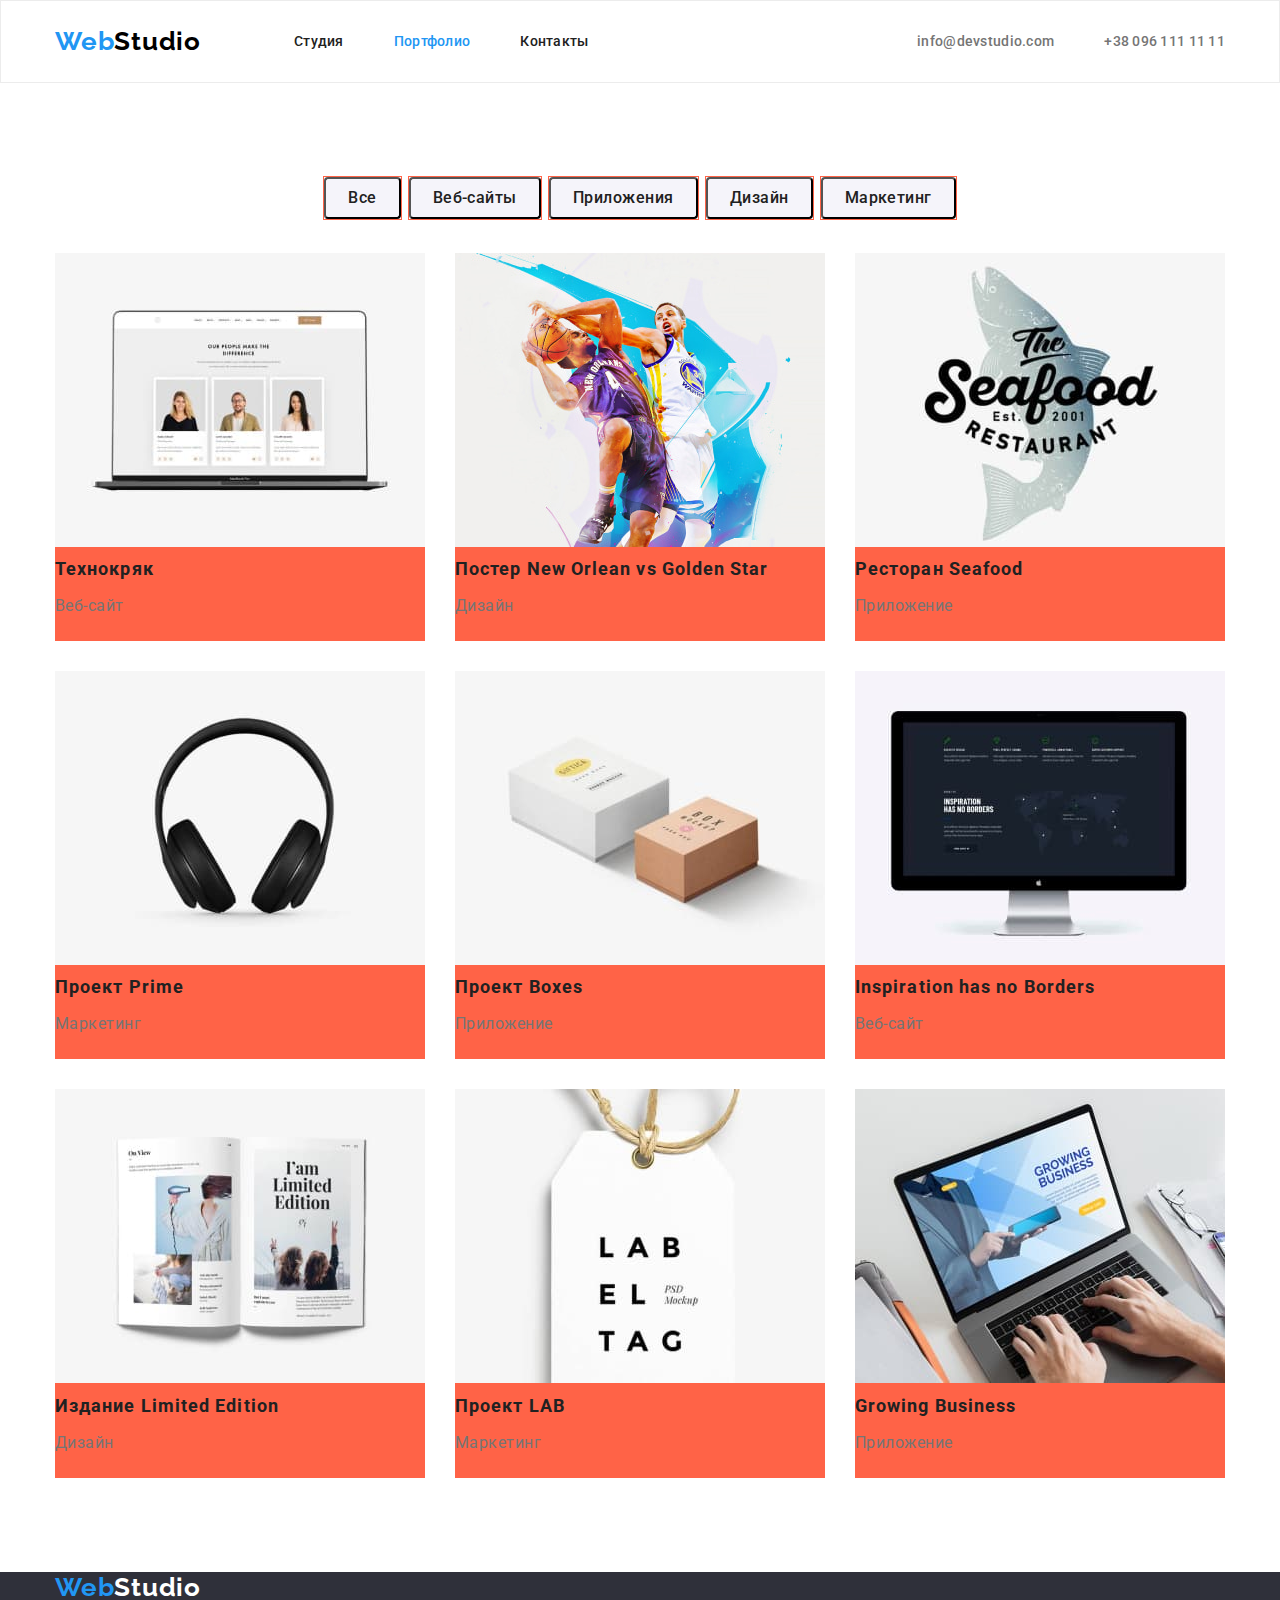
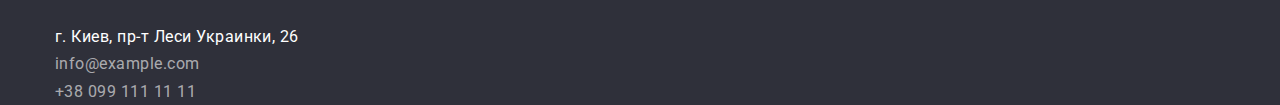
==== portfolio.html @ 6b188d2a "копирует данные с предыдущего занятия" ====
<!DOCTYPE html>
<html lang="en">
  <head>
    <meta charset="UTF-8" />
    <meta name="viewport" content="width=device-width, initial-scale=1.0" />
    <title>Портфолио</title>
    <link
      href="https://fonts.googleapis.com/css2?family=Raleway:wght@700&family=Roboto:wght@400;500;700;900&display=swap"
      rel="stylesheet"
    />
    <link
      rel="stylesheet"
      href="https://cdnjs.cloudflare.com/ajax/libs/modern-normalize/3.0.0/modern-normalize.min.css"
    />
    <link rel="stylesheet" href="./СSS/styles.css" />
  </head>
  <body>
    <header class="page-header">
      <div class="container header-nav">
        <nav class="main-nav">
          <a href="./index.html" class="logo"
            ><span class="logo-blue">Web</span
            ><span class="logo-black">Studio</span></a
          >

          <ul class="site-nav">
            <li class="item"><a href="./index.html" class="link">Студия</a></li>
            <li class="item">
              <a href="" class="link current">Портфолио</a>
            </li>
            <li class="item"><a href="" class="link">Контакты</a></li>
          </ul>
        </nav>

        <ul class="auth-nav">
          <li class="item">
            <a href="mailto:info@devstudio.com" class="link"
              >info@devstudio.com</a
            >
          </li>
          <li class="item">
            <a href="tel:+380961111111" class="link">+38 096 111 11 11</a>
          </li>
        </ul>
      </div>
    </header>
    <main>
      <section class="section">
        <div class="container">
          <ul class="filter">
            <li class="item">
              <button type="button" class="button secondary">Все</button>
            </li>
            <li class="item">
              <button type="button" class="button secondary">Веб-сайты</button>
            </li>
            <li class="item">
              <button type="button" class="button secondary">Приложения</button>
            </li>
            <li class="item">
              <button type="button" class="button secondary">Дизайн</button>
            </li>
            <li class="item">
              <button type="button" class="button secondary">Маркетинг</button>
            </li>
          </ul>

          <ul class="work-list">
            <li class="item">
              <img src="./images/portfolio1.jpg" alt="ноутбоук" width="370" />
              <h3 class="title">Технокряк</h3>
              <p class="text">Веб-сайт</p>
            </li>
            <li class="item">
              <img
                src="./images/portfolio2.jpg"
                alt="Парни играют в баскетбол"
                width="370"
              />
              <h3 class="title">Постер New Orlean vs Golden Star</h3>
              <p class="text">Дизайн</p>
            </li>
            <li class="item">
              <img
                src="./images/portfolio9.jpg"
                alt="текст, а на фоне рыба"
                width="370"
              />
              <h3 class="title">Ресторан Seafood</h3>
              <p class="text">Приложение</p>
            </li>
            <li class="item">
              <img src="./images/portfolio8.jpg" alt="наушники" width="370" />
              <h3 class="title">Проект Prime</h3>
              <p class="text">Маркетинг</p>
            </li>
            <li class="item">
              <img
                src="./images/portfolio7.jpg"
                alt="две коробки"
                width="370"
              />
              <h3 class="title">Проект Boxes</h3>
              <p class="text">Приложение</p>
            </li>
            <li class="item">
              <img src="./images/portfolio6.jpg" alt="монитор" width="370" />
              <h3 class="title">Inspiration has no Borders</h3>
              <p class="text">Веб-сайт</p>
            </li>
            <li class="item">
              <img
                src="./images/portfolio5.jpg"
                alt="открытая книга"
                width="370"
              />
              <h3 class="title">Издание Limited Edition</h3>
              <p class="text">Дизайн</p>
            </li>
            <li class="item">
              <img
                src="./images/portfolio4.jpg"
                alt="ярлык с надписью"
                width="370"
              />
              <h3 class="title">Проект LAB</h3>
              <p class="text">Маркетинг</p>
            </li>
            <li class="item">
              <img src="./images/portfolio3.jpg" alt="ноутбук" width="370" />
              <h3 class="title">Growing Business</h3>
              <p class="text">Приложение</p>
            </li>
          </ul>
        </div>
      </section>
    </main>

    <!--footer -->
    <footer class="footer">
      <div class="container">
        <a href="/" class="logo"
          ><span class="logo-blue">Web</span
          ><span class="logo-white">Studio</span></a
        >
        <address class="contact-info">
          г. Киев, пр-т Леси Украинки, 26<br />
          <a href="mailto:info@example.com" class="link">info@example.com</a
          ><br />
          <a href="tel:+380991111111" class="link">+38 099 111 11 11</a>
        </address>
      </div>
    </footer>
  </body>
</html>
---- СSS/styles.css ----
/* #212121 -  Цвет основного текста
#757575 - вторичный цвет
#FFFFFF - белый
#000000 - черный (в лого).
#2196f3 - акцент (синий).
rgba(255, 255, 255, 0.6) - телефон и почта в футтер;
#f5f4fa - вторичный цвет фона

*/

:root {
  --primary-text-color: #757575;
  --title-text-color: #212121;
  --acctent-color: #2196f3;
  --primary-white-color: #ffffff;
  --logo-color: #000000;
  --contact-info-color: rgba(255, 255, 255, 0.6);
  --footer-bg-color: #2f303a;
  --secondary-bg-color: #f5f4fa;
}
body {
  background-color: var(--primary-white-color);
  color: var(--primary-text-color);
  font-family: roboto, sans-serif;
}

ul {
  list-style: none;
}

a {
  text-decoration: none;
}

h1,
h2,
h3,
h4,
h5,
h6,
p,
ul {
  margin: 0;
  padding: 0;
}

/* container */
.container {
  width: 1200px;
  margin-left: auto;
  margin-right: auto;
  padding-left: 15px;
  padding-right: 15px;
  /* background-color: teal; */
  /* outline: 2px solid tomato; */
}

/* header */

.main-nav {
  display: flex;
  align-items: center;
}
.header-nav {
  display: flex;
  align-items: center;
}

/* logo */
.logo-blue {
  color: var(--acctent-color);
}

.logo-black {
  color: var(--logo-color);
}
.logo {
  font-family: raleway, sans-serif;
  font-weight: 700;
  font-size: 26px;
  line-height: 1.2;
  letter-spacing: 0.03em;
}

/*site-nav*/
.site-nav {
  display: flex;
  margin-left: 93px;
}

.site-nav .item {
  /* outline: 1px solid tomato; */
}

.site-nav .item + .item {
  margin-left: 50px;
}
/* Альтернатива */
/* .site-nav .item:not(:last-child) {
  margin-right: 50px;
} */

.site-nav .link {
  display: block;

  padding-top: 32px;
  padding-bottom: 32px;
  color: var(--title-text-color);

  font-weight: 500;
  font-size: 14px;
  line-height: 1.2;
  letter-spacing: 0.02em;
}

.site-nav .link:hover,
.site-nav .link:focus {
  color: var(--acctent-color);
}

.site-nav .link.current {
  color: var(--acctent-color);
}

/*auth-nav*/
.auth-nav {
  display: flex;
  margin-left: auto;
}

.auth-nav .item + .item {
  margin-left: 50px;
}

.auth-nav .link {
  display: block;
  padding-top: 32px;
  padding-bottom: 32px;

  color: var(--primary-text-color);
  font-weight: 500;
  font-size: 14px;
  line-height: 1.2;
  letter-spacing: 0.02em;
}

.auth-nav .link:hover,
.auth-nav .link:focus {
  color: var(--acctent-color);
}
.page-header {
  border: 1px solid #ececec;
}

/* hero */

.hero-title {
  color: var(--primary-white-color);
  margin-top: 0px;
  margin-bottom: 65px;

  font-weight: 900;
  font-size: 44px;
  line-height: 1.36;
  letter-spacing: 0.06em;
  text-transform: uppercase;
}
.hero {
  background-color: var(--footer-bg-color);
  /* outline: 1px solid tomato; */
  text-align: center;
}

/* section */

.section {
  padding-top: 94px;
  padding-bottom: 94px;
}

.section-title {
  margin-bottom: 50px;

  color: var(--title-text-color);
  font-weight: 700;
  font-size: 36px;
  line-height: 1.2;
  letter-spacing: 0.03em;
  text-align: center;
}
/* advantages */
.section .features {
  display: flex;
}
.features .item {
  /* background-color: tomato; */
}

.features .item + .item {
  margin-left: 30px;
}

.features .title {
  margin-bottom: 10px;

  color: var(--title-text-color);
  font-weight: 700;
  font-size: 14px;
  line-height: 1.2;
  letter-spacing: 0.03em;
  text-transform: uppercase;
}

.features .text {
  font-size: 14px;
  line-height: 1.71;
  letter-spacing: 0.03em;
}

/* services */
.section .services-list {
  display: flex;
}
.services-list .item {
  background-color: tomato;
}

.services-list .item + .item {
  margin-left: 30px;
}
/* employees */
.section .team-list {
  display: flex;
}

.team-list .title {
  margin-top: 30px;
  margin-bottom: 10px;
  color: var(--title-text-color);
  font-weight: 500;
  font-size: 16px;
  line-height: 1.2;
  letter-spacing: 0.03em;
}

.team-list .text {
  line-height: 1.2;
  letter-spacing: 0.03em;
}

.team-list .item {
  text-align: center;
  padding-bottom: 30px;
}

.team-list .item + .item {
  margin-left: 30px;
}

.section.employee-list {
  background-color: var(--secondary-bg-color);
}

/* filter */
.section .filter {
  display: flex;
  justify-content: center;
  margin-bottom: 34px;
}

.filter .item {
  outline: 1px solid tomato;
}

.filter .item + .item {
  margin-left: 8px;
}

/* work-list*/

.section .work-list {
  display: flex;
  flex-wrap: wrap;
  gap: 30px;
}
.work-list .title {
  margin-bottom: 4px;

  color: var(--title-text-color);
  font-weight: 700;
  font-size: 18px;
  line-height: 2;
  letter-spacing: 0.06em;
}

.work-list .text {
  line-height: 1.87;
  letter-spacing: 0.03em;
}

.work-list > .item {
  /* width: 370px; */
  flex-basis: calc((100% - 60px) / 3);
  padding-bottom: 20px;
  /* margin-right: 30px;
  margin-bottom: 30px; */

  background-color: tomato;
}
/* .work-list .item:nth-child(3n) {
  margin-right: 0;
}
.work-list .item:nth-last-child(-n + 3) {
  margin-bottom: 0px;
} */

/* footer */
.contact-info {
  color: var(--primary-white-color);
  font-style: normal;
  line-height: 1.71;
  letter-spacing: 0.03em;
}

.contact-info .link {
  color: var(--contact-info-color);
}

.contact-info .link:hover,
.contact-info .link:focus {
  color: var(--acctent-color);
}

.footer {
  background-color: var(--footer-bg-color);
}
.footer .logo-blue {
  color: var(--acctent-color);
}

.footer .logo-white {
  color: var(--primary-white-color);
}

.footer .logo {
  display: block;
  margin-bottom: 20px;
}

/* button */

.button {
  display: inline-block;
  border-radius: 4px;
  color: var(--title-text-color);
  background-color: var(--primary-white-color);
  font-family: inherit;
  font-size: 16px;

  text-align: center;
}

.button.primery {
  padding: 10px 32px;
  color: var(--primary-white-color);
  background-color: var(--acctent-color);
  font-weight: 700;
  line-height: 1.87;
  letter-spacing: 0.06em;
}

.button.secondary {
  padding: 6px 22px;
  color: var(--title-text-color);
  background-color: var(--secondary-bg-color);
  font-weight: 500;
  font-size: 16px;
  line-height: 1.62;
  letter-spacing: 0.03em;
}

.button.primery:hover,
.button.primery:focus {
  color: var(--title-text-color);
  background-color: var(--secondary-bg-color);
}

.button.secondary:hover,
.button.secondary:focus {
  color: var(--primary-white-color);
  background-color: var(--acctent-color);
}
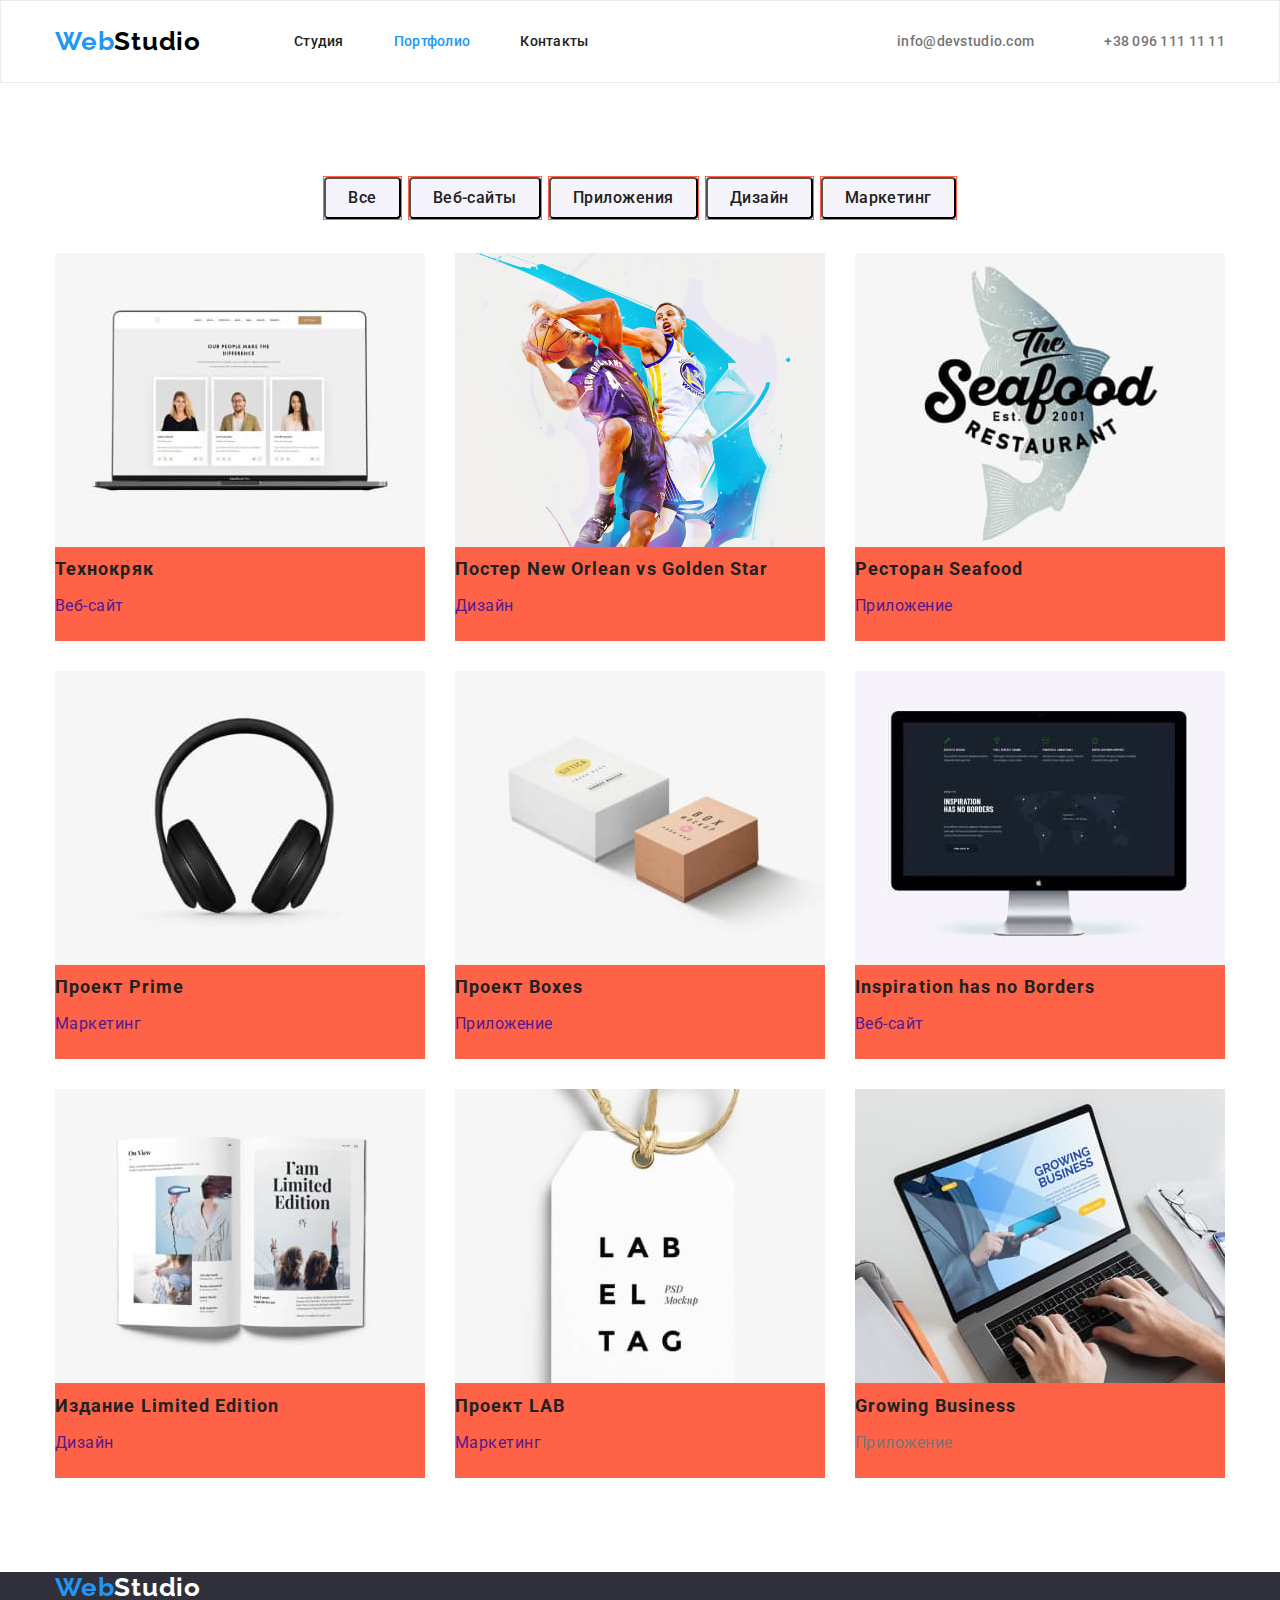
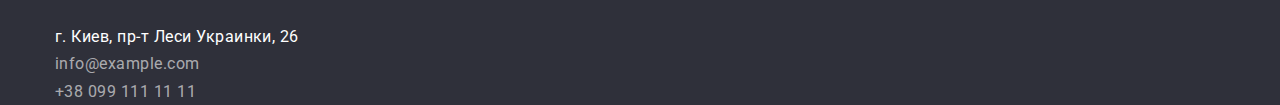
==== commit 34209f9f: "добавляет иконки" ====
--- a/portfolio.html
+++ b/portfolio.html
@@ -34,12 +34,20 @@
 
         <ul class="auth-nav">
           <li class="item">
-            <a href="mailto:info@devstudio.com" class="link"
-              >info@devstudio.com</a
+            <a href="mailto:info@devstudio.com" class="link">
+              <svg class="auth-nav-icon" width="16px" height="12px">
+                <use href="./images/symbol-defs1.svg#icon-envelope"></use>
+              </svg>
+              info@devstudio.com</a
             >
           </li>
           <li class="item">
-            <a href="tel:+380961111111" class="link">+38 096 111 11 11</a>
+            <a href="tel:+380961111111" class="link">
+              <svg class="auth-nav-icon" width="10px" height="16px">
+                <use href="./images/symbol-defs1.svg#icon-smartphone"></use>
+              </svg>
+              +38 096 111 11 11</a
+            >
           </li>
         </ul>
       </div>
@@ -67,66 +75,89 @@
 
           <ul class="work-list">
             <li class="item">
-              <img src="./images/portfolio1.jpg" alt="ноутбоук" width="370" />
-              <h3 class="title">Технокряк</h3>
-              <p class="text">Веб-сайт</p>
+              <a href=""
+                ><img
+                  src="./images/portfolio1.jpg"
+                  alt="ноутбоук"
+                  width="370"
+                />
+                <h3 class="title">Технокряк</h3>
+                <p class="text">Веб-сайт</p></a
+              >
             </li>
             <li class="item">
-              <img
-                src="./images/portfolio2.jpg"
-                alt="Парни играют в баскетбол"
-                width="370"
-              />
-              <h3 class="title">Постер New Orlean vs Golden Star</h3>
-              <p class="text">Дизайн</p>
+              <a href="">
+                <img
+                  src="./images/portfolio2.jpg"
+                  alt="Парни играют в баскетбол"
+                  width="370"
+                />
+                <h3 class="title">Постер New Orlean vs Golden Star</h3>
+                <p class="text">Дизайн</p></a
+              >
             </li>
             <li class="item">
-              <img
-                src="./images/portfolio9.jpg"
-                alt="текст, а на фоне рыба"
-                width="370"
-              />
-              <h3 class="title">Ресторан Seafood</h3>
-              <p class="text">Приложение</p>
+              <a href="">
+                <img
+                  src="./images/portfolio9.jpg"
+                  alt="текст, а на фоне рыба"
+                  width="370"
+                />
+                <h3 class="title">Ресторан Seafood</h3>
+                <p class="text">Приложение</p></a
+              >
             </li>
             <li class="item">
-              <img src="./images/portfolio8.jpg" alt="наушники" width="370" />
-              <h3 class="title">Проект Prime</h3>
-              <p class="text">Маркетинг</p>
+              <a href="">
+                <img src="./images/portfolio8.jpg" alt="наушники" width="370" />
+                <h3 class="title">Проект Prime</h3>
+                <p class="text">Маркетинг</p></a
+              >
             </li>
             <li class="item">
-              <img
-                src="./images/portfolio7.jpg"
-                alt="две коробки"
-                width="370"
-              />
-              <h3 class="title">Проект Boxes</h3>
-              <p class="text">Приложение</p>
+              <a href=""
+                ><img
+                  src="./images/portfolio7.jpg"
+                  alt="две коробки"
+                  width="370"
+                />
+                <h3 class="title">Проект Boxes</h3>
+                <p class="text">Приложение</p></a
+              >
             </li>
             <li class="item">
-              <img src="./images/portfolio6.jpg" alt="монитор" width="370" />
-              <h3 class="title">Inspiration has no Borders</h3>
-              <p class="text">Веб-сайт</p>
+              <a href="">
+                <img src="./images/portfolio6.jpg" alt="монитор" width="370" />
+                <h3 class="title">Inspiration has no Borders</h3>
+                <p class="text">Веб-сайт</p></a
+              >
             </li>
             <li class="item">
-              <img
-                src="./images/portfolio5.jpg"
-                alt="открытая книга"
-                width="370"
-              />
-              <h3 class="title">Издание Limited Edition</h3>
-              <p class="text">Дизайн</p>
+              <a href="">
+                <img
+                  src="./images/portfolio5.jpg"
+                  alt="открытая книга"
+                  width="370"
+                />
+                <h3 class="title">Издание Limited Edition</h3>
+                <p class="text">Дизайн</p></a
+              >
             </li>
+
             <li class="item">
-              <img
-                src="./images/portfolio4.jpg"
-                alt="ярлык с надписью"
-                width="370"
-              />
-              <h3 class="title">Проект LAB</h3>
-              <p class="text">Маркетинг</p>
+              <a href=""
+                ><img
+                  src="./images/portfolio4.jpg"
+                  alt="ярлык с надписью"
+                  width="370"
+                />
+                <h3 class="title">Проект LAB</h3>
+                <p class="text">Маркетинг</p></a
+              >
             </li>
+
             <li class="item">
+              <a href=""></a>
               <img src="./images/portfolio3.jpg" alt="ноутбук" width="370" />
               <h3 class="title">Growing Business</h3>
               <p class="text">Приложение</p>
--- a/СSS/styles.css
+++ b/СSS/styles.css
@@ -17,6 +17,8 @@
   --contact-info-color: rgba(255, 255, 255, 0.6);
   --footer-bg-color: #2f303a;
   --secondary-bg-color: #f5f4fa;
+  --icon-color: #afb1b8;
+  --secondary-bg-icon: rgba(255, 255, 255, 0.1);
 }
 body {
   background-color: var(--primary-white-color);
@@ -88,10 +90,6 @@
   margin-left: 93px;
 }
 
-.site-nav .item {
-  /* outline: 1px solid tomato; */
-}
-
 .site-nav .item + .item {
   margin-left: 50px;
 }
@@ -133,7 +131,8 @@
 }
 
 .auth-nav .link {
-  display: block;
+  display: flex;
+  align-items: center;
   padding-top: 32px;
   padding-bottom: 32px;
 
@@ -143,11 +142,21 @@
   line-height: 1.2;
   letter-spacing: 0.02em;
 }
+.auth-nav-icon {
+  fill: currentColor;
+  margin-right: 10px;
+}
 
 .auth-nav .link:hover,
 .auth-nav .link:focus {
   color: var(--acctent-color);
 }
+
+/* .auth-nav .link:hover .auth-nav-icon,
+.auth-nav .link:focus .auth-nav-icon {
+  fill: var(--acctent-color);
+} */
+
 .page-header {
   border: 1px solid #ececec;
 }
@@ -157,7 +166,7 @@
 .hero-title {
   color: var(--primary-white-color);
   margin-top: 0px;
-  margin-bottom: 65px;
+  margin-bottom: 30px;
 
   font-weight: 900;
   font-size: 44px;
@@ -166,9 +175,26 @@
   text-transform: uppercase;
 }
 .hero {
+  height: 600px;
+  max-width: 1600px;
+  margin-left: auto;
+  margin-right: auto;
+  outline: 1px solid tomato;
   background-color: var(--footer-bg-color);
-  /* outline: 1px solid tomato; */
+  background-image: linear-gradient(
+      to right,
+      rgba(47, 48, 58, 0.4),
+      rgba(47, 48, 58, 0.4)
+    ),
+    url(../images/hero.jpg);
+  background-position: center;
+  background-size: cover;
   text-align: center;
+
+  display: flex; /* Включаем Flexbox */
+  flex-direction: column; /* Размещаем элементы вертикально */
+  justify-content: center; /* Центрируем элементы по вертикали */
+  align-items: center;
 }
 
 /* section */
@@ -192,9 +218,39 @@
 .section .features {
   display: flex;
 }
-.features .item {
-  /* background-color: tomato; */
-}
+.features-icon-container {
+  display: flex;
+  align-items: center; /* Вертикальное выравнивание по центру */
+  justify-content: center; /* Горизонтальное выравнивание по центру */
+  width: 270px;
+  height: 120px;
+  background-color: var(--secondary-bg-color);
+  margin-bottom: 30px;
+}
+.features-icon {
+  display: block;
+}
+
+/* .features .item::before {
+  display: block;
+  content: '';
+  height: 120px;
+  background-repeat: no-repeat;
+  background-position: center;
+  background-color: var(--secondary-bg-color);
+}
+.icon-antena::before {
+  background-image: url(../images/antenna.svg);
+}
+.icon-vector::before {
+  background-image: url(../images/Vector.svg);
+}
+.icon-diogram::before {
+  background-image: url(../images/diagram.svg);
+}
+.icon-astronaut::before {
+  background-image: url(../images/astronaut.svg);
+} */
 
 .features .item + .item {
   margin-left: 30px;
@@ -248,9 +304,13 @@
   letter-spacing: 0.03em;
 }
 
-.team-list .item {
+.team-list .item.employee-card {
   text-align: center;
   padding-bottom: 30px;
+  border-radius: 4px;
+  /* outline: 1px solid tomato; */
+  box-shadow: 0 2px 1px 0 rgba(0, 0, 0, 0.2), 0 1px 1px 0 rgba(0, 0, 0, 0.14),
+    0 1px 3px 0 rgba(0, 0, 0, 0.12);
 }
 
 .team-list .item + .item {
@@ -260,7 +320,62 @@
 .section.employee-list {
   background-color: var(--secondary-bg-color);
 }
-
+.social-list {
+  display: flex;
+  justify-content: center;
+  margin-top: 16px;
+}
+.social-list .social-link {
+  display: flex;
+  justify-content: center;
+  align-items: center;
+  color: var(--icon-color);
+  width: 44px;
+  height: 44px;
+  border-radius: 50%;
+  /* outline: 1px solid red; */
+}
+.social-list .item + .item {
+  margin-left: 10px;
+}
+.social-icon {
+  width: 20px;
+  height: 20px;
+  fill: currentColor;
+}
+.social-list .social-link:hover {
+  color: var(--primary-white-color);
+  background-color: var(--acctent-color);
+}
+/* clients-list*/
+.clients-list {
+  display: flex;
+  justify-content: center;
+}
+
+.clients-list .client-link {
+  display: flex;
+  justify-content: center;
+  align-items: center;
+  color: var(--icon-color);
+  width: 170px;
+  height: 92px;
+  border: 1px solid #afb1b8;
+  border-radius: 4px;
+}
+
+.clients-list .client-link:hover {
+  color: var(--acctent-color);
+  border-color: var(--acctent-color);
+}
+
+.clients-list .item + .item {
+  margin-left: 30px;
+}
+
+.client-icon {
+  fill: currentColor;
+}
 /* filter */
 .section .filter {
   display: flex;
@@ -346,7 +461,43 @@
   display: block;
   margin-bottom: 20px;
 }
-
+.footer .title {
+  color: var(--primary-white-color);
+  font-weight: 700;
+  font-size: 14px;
+  line-height: 1.2;
+  letter-spacing: 0.03em;
+  text-transform: uppercase;
+}
+
+.footer-content {
+  display: flex;
+}
+.footer .footer-adress {
+  margin-top: 60px;
+}
+.footer-social-block {
+  margin-top: 72px;
+  margin-bottom: 100px;
+  margin-left: 70px;
+}
+
+.footer-social-block .social-link {
+  display: flex;
+  justify-content: center;
+  align-items: center;
+  width: 44px;
+  height: 44px;
+  border-radius: 50%;
+  color: var(--primary-white-color);
+  background-color: var(--secondary-bg-icon);
+}
+
+.footer-social-block.social-icon {
+  width: 20px;
+  height: 20px;
+  fill: currentColor;
+}
 /* button */
 
 .button {
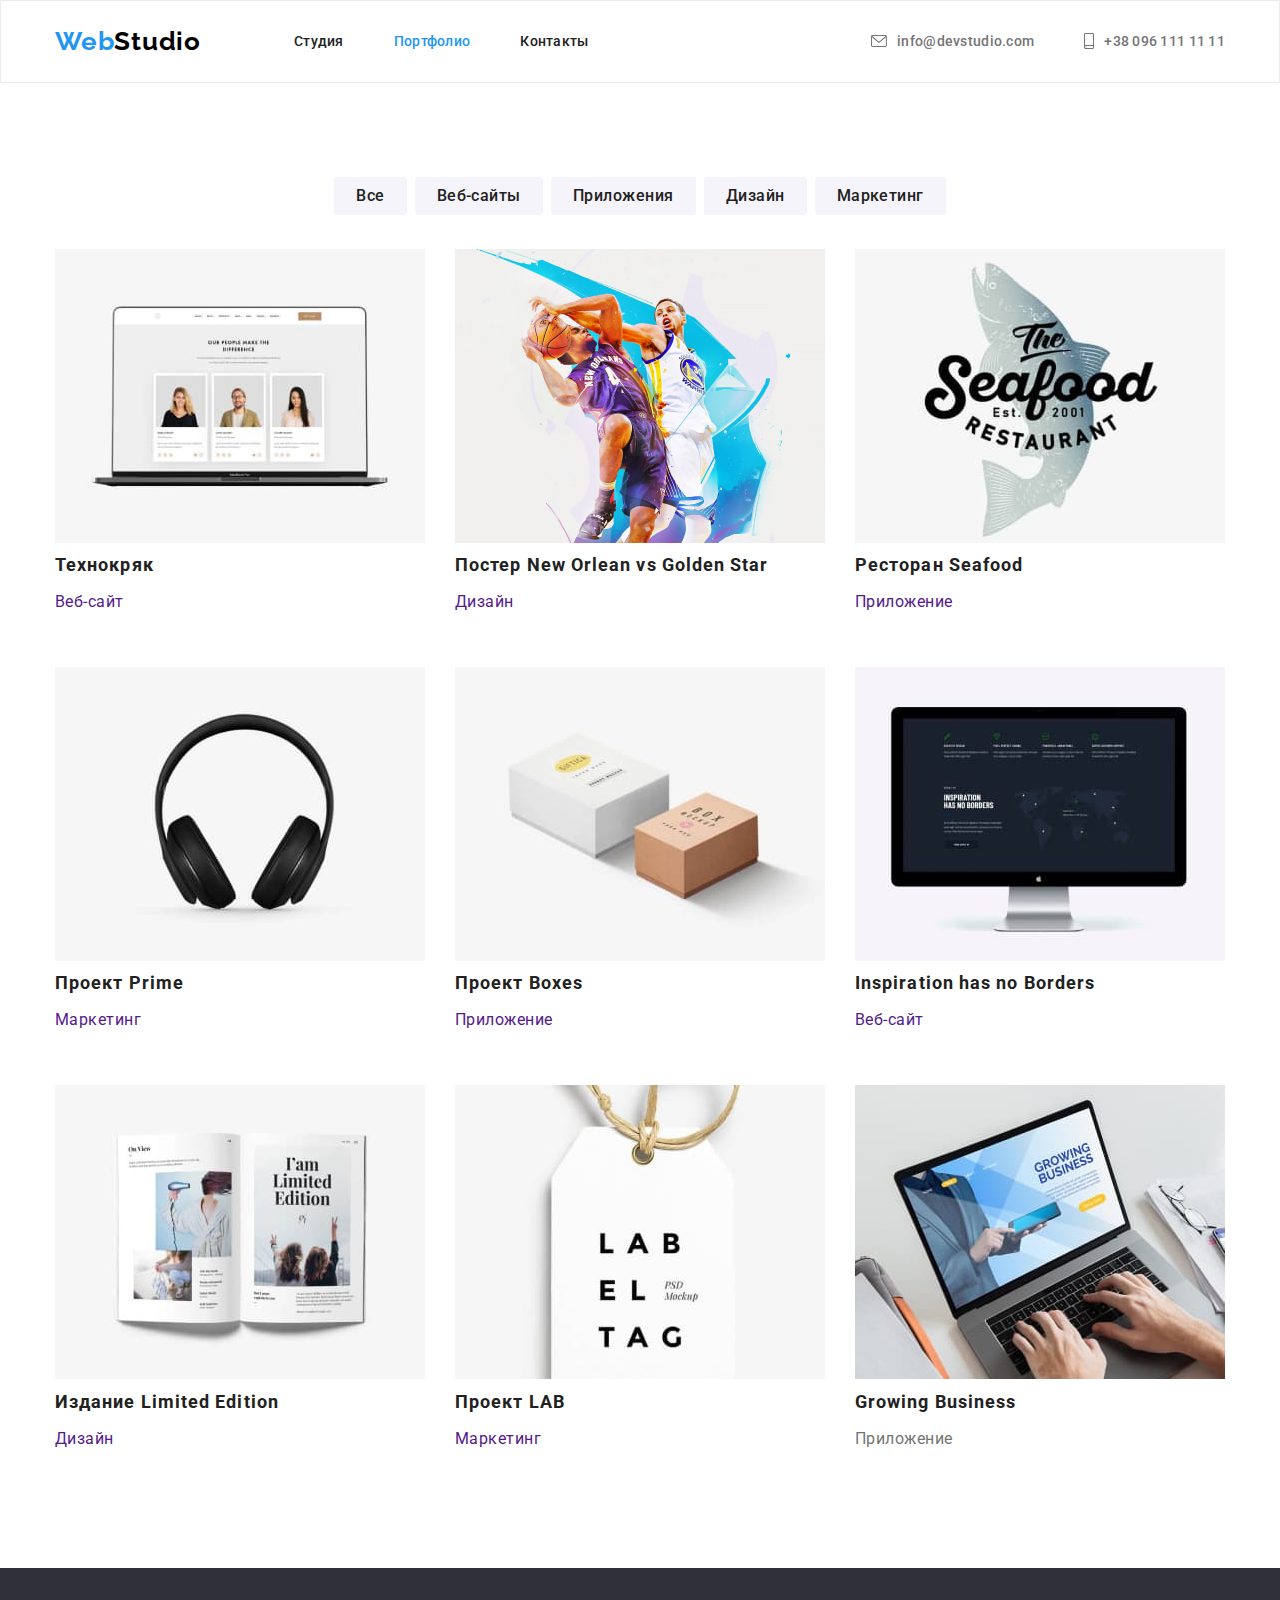
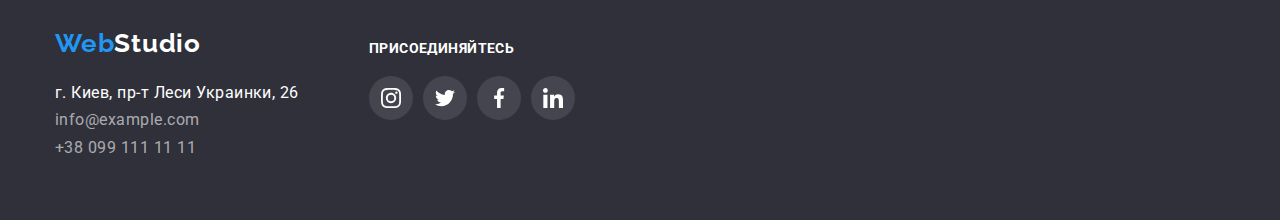
==== commit f9b7c1b7: "заканчивает добавлять иконки" ====
--- a/portfolio.html
+++ b/portfolio.html
@@ -170,16 +170,54 @@
     <!--footer -->
     <footer class="footer">
       <div class="container">
-        <a href="/" class="logo"
-          ><span class="logo-blue">Web</span
-          ><span class="logo-white">Studio</span></a
-        >
-        <address class="contact-info">
-          г. Киев, пр-т Леси Украинки, 26<br />
-          <a href="mailto:info@example.com" class="link">info@example.com</a
-          ><br />
-          <a href="tel:+380991111111" class="link">+38 099 111 11 11</a>
-        </address>
+        <div class="footer-content">
+          <div class="footer-adress">
+            <a href="/" class="logo"
+              ><span class="logo-blue">Web</span
+              ><span class="logo-white">Studio</span></a
+            >
+            <address class="contact-info">
+              г. Киев, пр-т Леси Украинки, 26<br />
+              <a href="mailto:info@example.com" class="link">info@example.com</a
+              ><br />
+              <a href="tel:+380991111111" class="link">+38 099 111 11 11</a>
+            </address>
+          </div>
+
+          <div class="footer-social-block">
+            <h3 class="title">присоединяйтесь</h3>
+            <ul class="social-list-footer">
+              <li class="item">
+                <a href="" class="social-link-footer"
+                  ><svg class="social-icon">
+                    <use href="./images/symbol-defs1.svg#icon-instagram"></use>
+                  </svg>
+                </a>
+              </li>
+              <li class="item">
+                <a href="" class="social-link-footer"
+                  ><svg class="social-icon">
+                    <use href="./images/symbol-defs1.svg#icon-twitter"></use>
+                  </svg>
+                </a>
+              </li>
+              <li class="item">
+                <a href="" class="social-link-footer"
+                  ><svg class="social-icon">
+                    <use href="./images/symbol-defs1.svg#icon-facebook"></use>
+                  </svg>
+                </a>
+              </li>
+              <li class="item">
+                <a href="" class="social-link-footer"
+                  ><svg class="social-icon">
+                    <use href="./images/symbol-defs1.svg#icon-linkedin"></use>
+                  </svg>
+                </a>
+              </li>
+            </ul>
+          </div>
+        </div>
       </div>
     </footer>
   </body>
--- a/СSS/styles.css
+++ b/СSS/styles.css
@@ -179,7 +179,7 @@
   max-width: 1600px;
   margin-left: auto;
   margin-right: auto;
-  outline: 1px solid tomato;
+  /* outline: 1px solid tomato; */
   background-color: var(--footer-bg-color);
   background-image: linear-gradient(
       to right,
@@ -277,9 +277,9 @@
 .section .services-list {
   display: flex;
 }
-.services-list .item {
+/* .services-list .item {
   background-color: tomato;
-}
+} */
 
 .services-list .item + .item {
   margin-left: 30px;
@@ -333,12 +333,12 @@
   width: 44px;
   height: 44px;
   border-radius: 50%;
-  /* outline: 1px solid red; */
-}
+}
+
 .social-list .item + .item {
   margin-left: 10px;
 }
-.social-icon {
+.social-link .social-icon {
   width: 20px;
   height: 20px;
   fill: currentColor;
@@ -383,10 +383,6 @@
   margin-bottom: 34px;
 }
 
-.filter .item {
-  outline: 1px solid tomato;
-}
-
 .filter .item + .item {
   margin-left: 8px;
 }
@@ -397,6 +393,11 @@
   display: flex;
   flex-wrap: wrap;
   gap: 30px;
+}
+
+.work-list .item:hover {
+  box-shadow: 1px 4px 6px 0 rgba(0, 0, 0, 0.16), 0 4px 4px 0 rgba(0, 0, 0, 0.06),
+    0 1px 1px 0 rgba(0, 0, 0, 0.12);
 }
 .work-list .title {
   margin-bottom: 4px;
@@ -419,8 +420,6 @@
   padding-bottom: 20px;
   /* margin-right: 30px;
   margin-bottom: 30px; */
-
-  background-color: tomato;
 }
 /* .work-list .item:nth-child(3n) {
   margin-right: 0;
@@ -462,6 +461,7 @@
   margin-bottom: 20px;
 }
 .footer .title {
+  margin-bottom: 20px;
   color: var(--primary-white-color);
   font-weight: 700;
   font-size: 14px;
@@ -482,22 +482,31 @@
   margin-left: 70px;
 }
 
-.footer-social-block .social-link {
+.social-list-footer {
+  display: flex;
+}
+
+.social-link-footer {
   display: flex;
   justify-content: center;
   align-items: center;
+  color: var(--primary-white-color);
+  background-color: var(--secondary-bg-icon);
   width: 44px;
   height: 44px;
   border-radius: 50%;
-  color: var(--primary-white-color);
-  background-color: var(--secondary-bg-icon);
-}
-
-.footer-social-block.social-icon {
+}
+.social-list-footer .item + .item {
+  margin-left: 10px;
+}
+.social-link-footer .social-icon {
   width: 20px;
   height: 20px;
   fill: currentColor;
 }
+.social-link-footer:hover {
+  background-color: var(--acctent-color);
+}
 /* button */
 
 .button {
@@ -509,6 +518,7 @@
   font-size: 16px;
 
   text-align: center;
+  border: none;
 }
 
 .button.primery {
@@ -540,4 +550,6 @@
 .button.secondary:focus {
   color: var(--primary-white-color);
   background-color: var(--acctent-color);
-}
+  box-shadow: 0 2px 2px 0 rgba(0, 0, 0, 0.12), 0 1px 2px 0 rgba(0, 0, 0, 0.08),
+    0 3px 1px 0 rgba(0, 0, 0, 0.1);
+}
